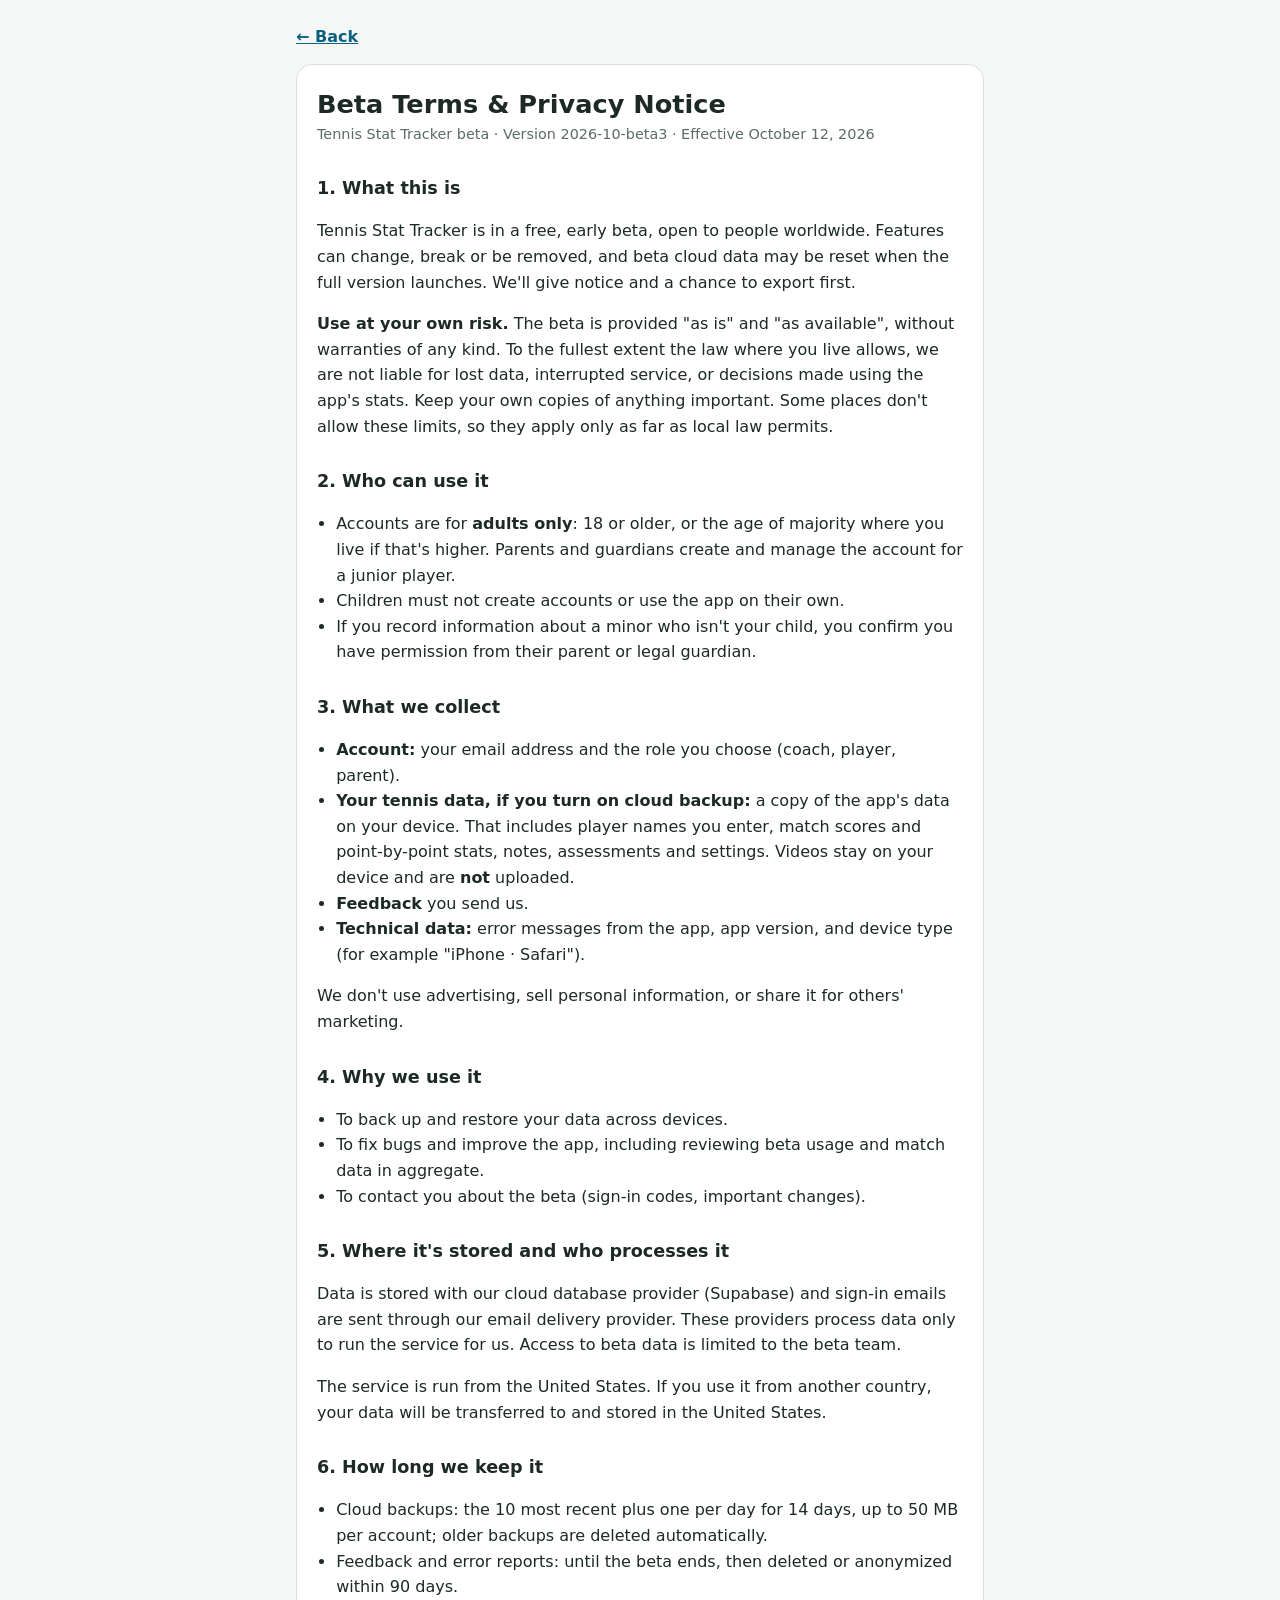
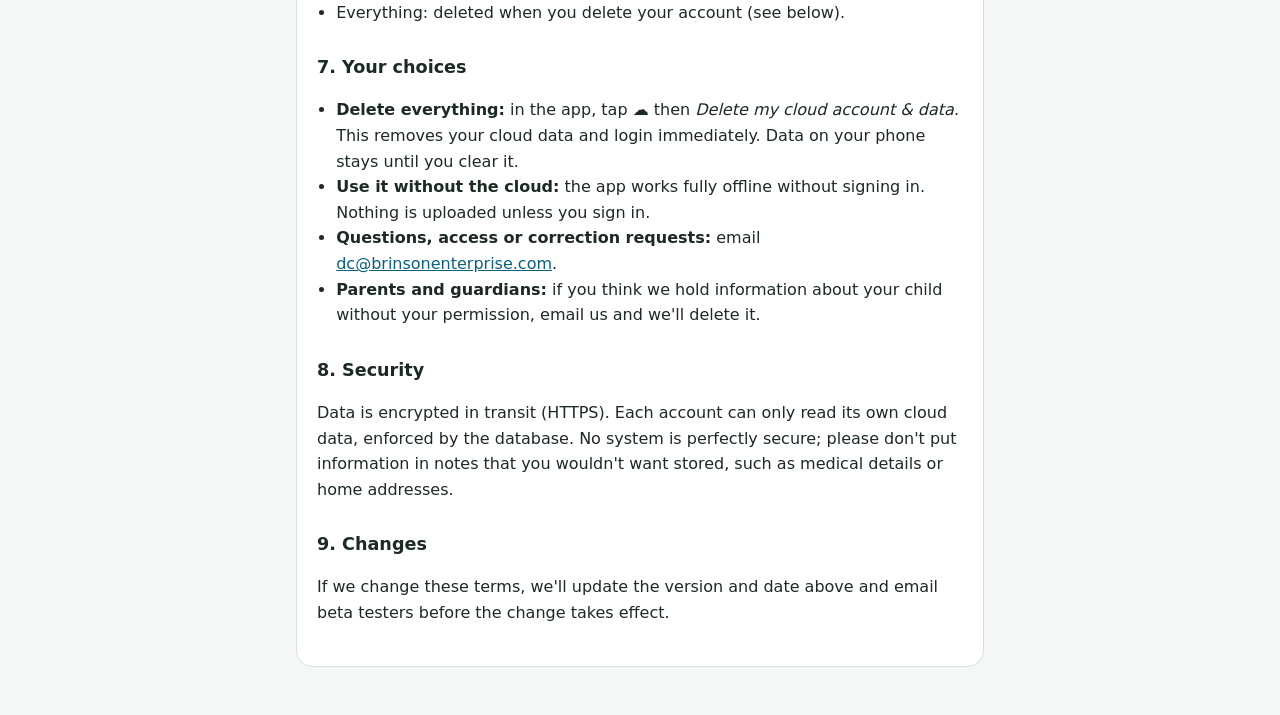
==== privacy.html @ 13628e23 "initial" ====
<!doctype html>
<html lang="en">
<head>
  <meta charset="utf-8" />
  <meta name="viewport" content="width=device-width, initial-scale=1, viewport-fit=cover" />
  <meta name="theme-color" content="#0b8f3c" />
  <title>Beta Terms &amp; Privacy</title>
  <link rel="icon" href="icons/icon-192.png" />
  <style>
    :root { --green: #0b8f3c; --ink: #1d2923; --muted: #5c6b63; --line: #d9e1dc; --bg: #f4f7f5; }
    * { box-sizing: border-box; }
    body { margin: 0; color: var(--ink); background: var(--bg); line-height: 1.6;
      font-family: Inter, ui-sans-serif, system-ui, -apple-system, BlinkMacSystemFont, "Segoe UI", sans-serif; }
    main { max-width: 720px; margin: 0 auto; padding: 24px 16px 48px; }
    article { background: #fff; border: 1px solid var(--line); border-radius: 16px; padding: 24px 20px; }
    h1 { margin: 0 0 4px; font-size: 1.6rem; line-height: 1.2; }
    h2 { margin: 28px 0 8px; font-size: 1.1rem; }
    .meta { color: var(--muted); font-size: .9rem; margin: 0 0 16px; }
    ul { padding-left: 1.2rem; }
    a { color: #0b5f7f; }
    .back { display: inline-block; margin-bottom: 14px; font-weight: 700; }
  </style>
</head>
<body>
  <main>
    <a class="back" href="welcome.html">← Back</a>
    <article>
      <h1>Beta Terms &amp; Privacy Notice</h1>
      <p class="meta">Tennis Stat Tracker beta · Version 2026-10-beta3 · Effective October 12, 2026</p>

      <h2>1. What this is</h2>
      <p>Tennis Stat Tracker is in a free, early beta, open to people worldwide. Features can change, break or be removed, and beta cloud data may be reset when the full version launches. We'll give notice and a chance to export first.</p>
      <p><strong>Use at your own risk.</strong> The beta is provided "as is" and "as available", without warranties of any kind. To the fullest extent the law where you live allows, we are not liable for lost data, interrupted service, or decisions made using the app's stats. Keep your own copies of anything important. Some places don't allow these limits, so they apply only as far as local law permits.</p>

      <h2>2. Who can use it</h2>
      <ul>
        <li>Accounts are for <strong>adults only</strong>: 18 or older, or the age of majority where you live if that's higher. Parents and guardians create and manage the account for a junior player.</li>
        <li>Children must not create accounts or use the app on their own.</li>
        <li>If you record information about a minor who isn't your child, you confirm you have permission from their parent or legal guardian.</li>
      </ul>

      <h2>3. What we collect</h2>
      <ul>
        <li><strong>Account:</strong> your email address and the role you choose (coach, player, parent).</li>
        <li><strong>Your tennis data, if you turn on cloud backup:</strong> a copy of the app's data on your device. That includes player names you enter, match scores and point-by-point stats, notes, assessments and settings. Videos stay on your device and are <strong>not</strong> uploaded.</li>
        <li><strong>Feedback</strong> you send us.</li>
        <li><strong>Technical data:</strong> error messages from the app, app version, and device type (for example "iPhone · Safari").</li>
      </ul>
      <p>We don't use advertising, sell personal information, or share it for others' marketing.</p>

      <h2>4. Why we use it</h2>
      <ul>
        <li>To back up and restore your data across devices.</li>
        <li>To fix bugs and improve the app, including reviewing beta usage and match data in aggregate.</li>
        <li>To contact you about the beta (sign-in codes, important changes).</li>
      </ul>

      <h2>5. Where it's stored and who processes it</h2>
      <p>Data is stored with our cloud database provider (Supabase) and sign-in emails are sent through our email delivery provider. These providers process data only to run the service for us. Access to beta data is limited to the beta team.</p>
      <p>The service is run from the United States. If you use it from another country, your data will be transferred to and stored in the United States.</p>

      <h2>6. How long we keep it</h2>
      <ul>
        <li>Cloud backups: the 10 most recent plus one per day for 14 days, up to 50 MB per account; older backups are deleted automatically.</li>
        <li>Feedback and error reports: until the beta ends, then deleted or anonymized within 90 days.</li>
        <li>Everything: deleted when you delete your account (see below).</li>
      </ul>

      <h2>7. Your choices</h2>
      <ul>
        <li><strong>Delete everything:</strong> in the app, tap ☁ then <em>Delete my cloud account &amp; data</em>. This removes your cloud data and login immediately. Data on your phone stays until you clear it.</li>
        <li><strong>Use it without the cloud:</strong> the app works fully offline without signing in. Nothing is uploaded unless you sign in.</li>
        <li><strong>Questions, access or correction requests:</strong> email <a href="mailto:dc@brinsonenterprise.com">dc@brinsonenterprise.com</a>.</li>
        <li><strong>Parents and guardians:</strong> if you think we hold information about your child without your permission, email us and we'll delete it.</li>
      </ul>

      <h2>8. Security</h2>
      <p>Data is encrypted in transit (HTTPS). Each account can only read its own cloud data, enforced by the database. No system is perfectly secure; please don't put information in notes that you wouldn't want stored, such as medical details or home addresses.</p>

      <h2>9. Changes</h2>
      <p>If we change these terms, we'll update the version and date above and email beta testers before the change takes effect.</p>
    </article>
  </main>
</body>
</html>
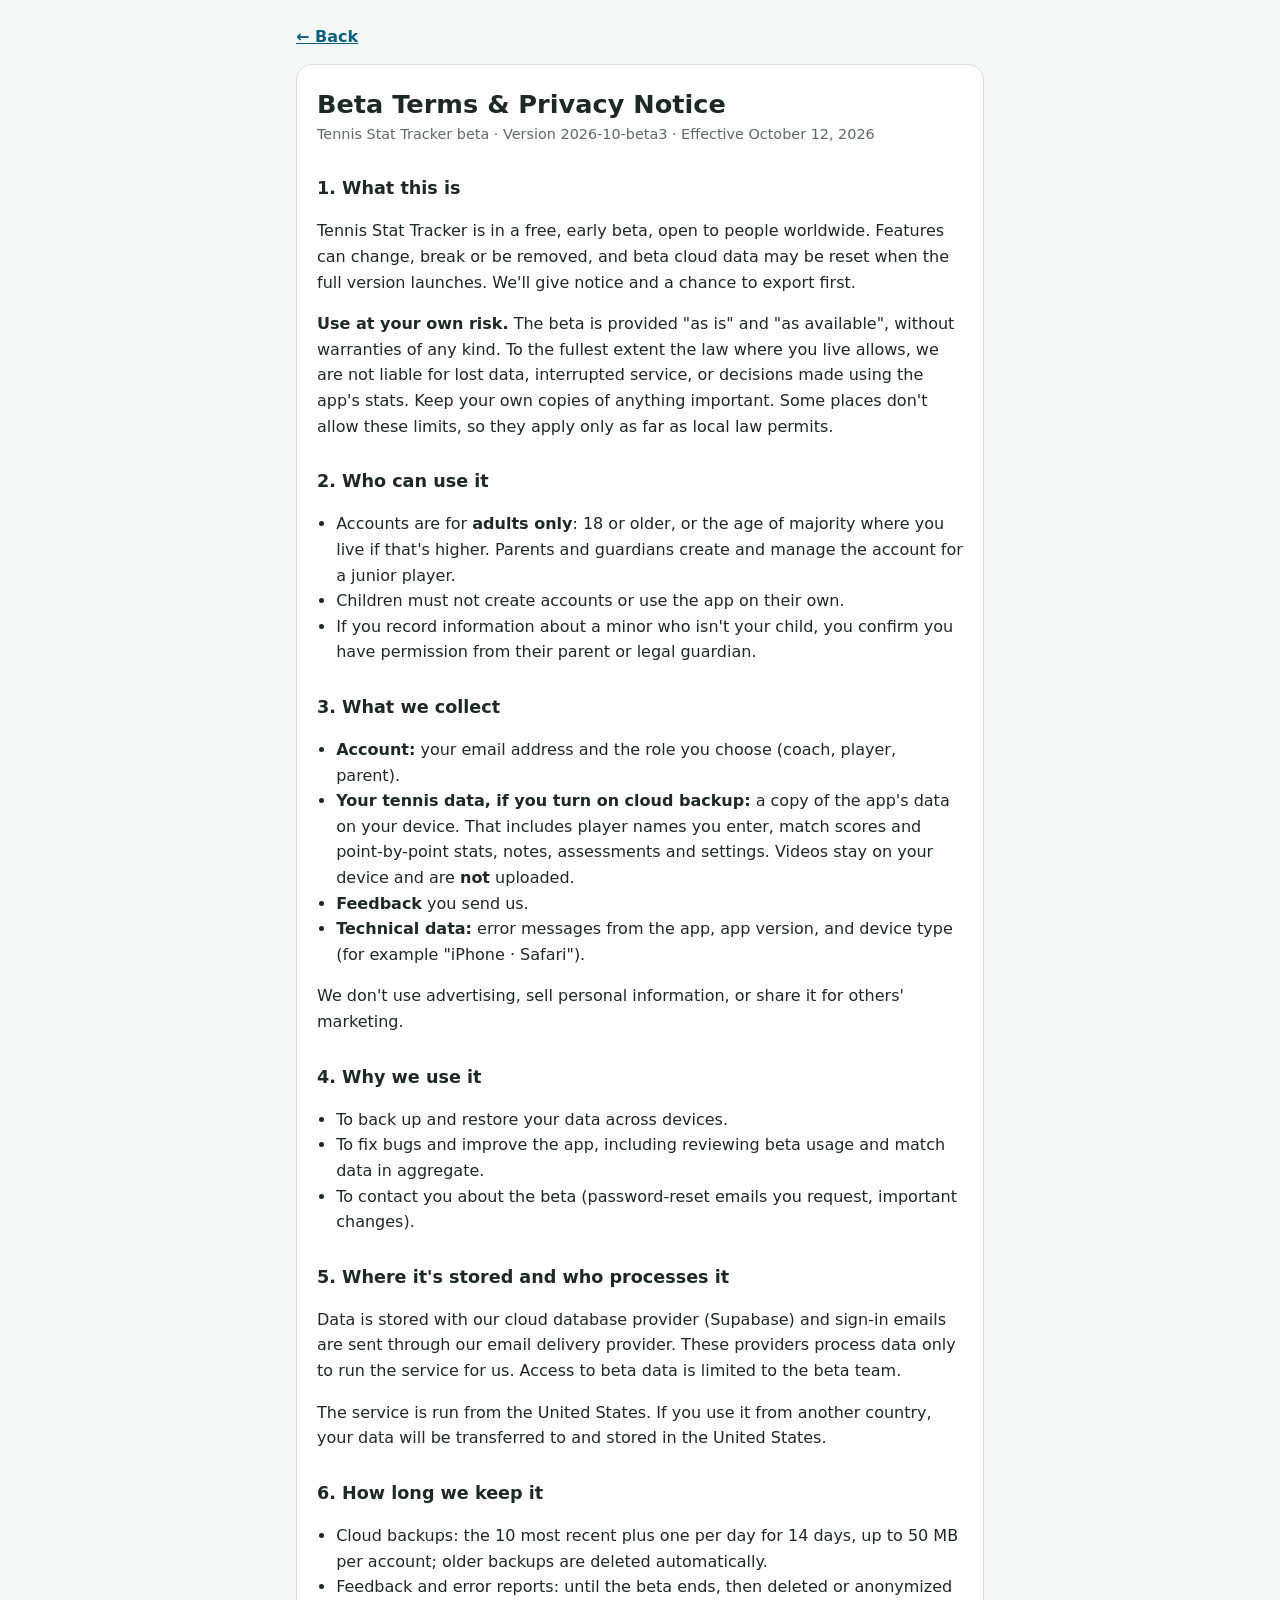
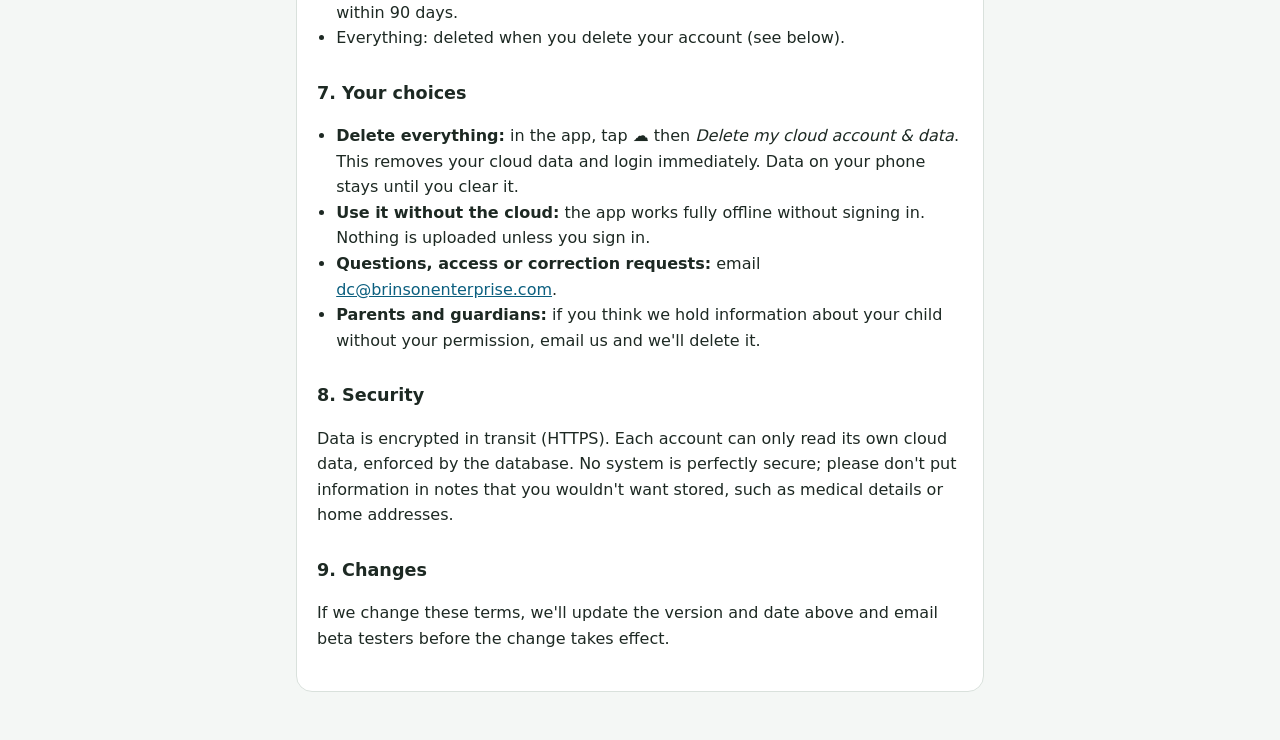
==== commit abc5def1: "auth uploads" ====
--- a/privacy.html
+++ b/privacy.html
@@ -52,7 +52,7 @@
       <ul>
         <li>To back up and restore your data across devices.</li>
         <li>To fix bugs and improve the app, including reviewing beta usage and match data in aggregate.</li>
-        <li>To contact you about the beta (sign-in codes, important changes).</li>
+        <li>To contact you about the beta (password-reset emails you request, important changes).</li>
       </ul>
 
       <h2>5. Where it's stored and who processes it</h2>
